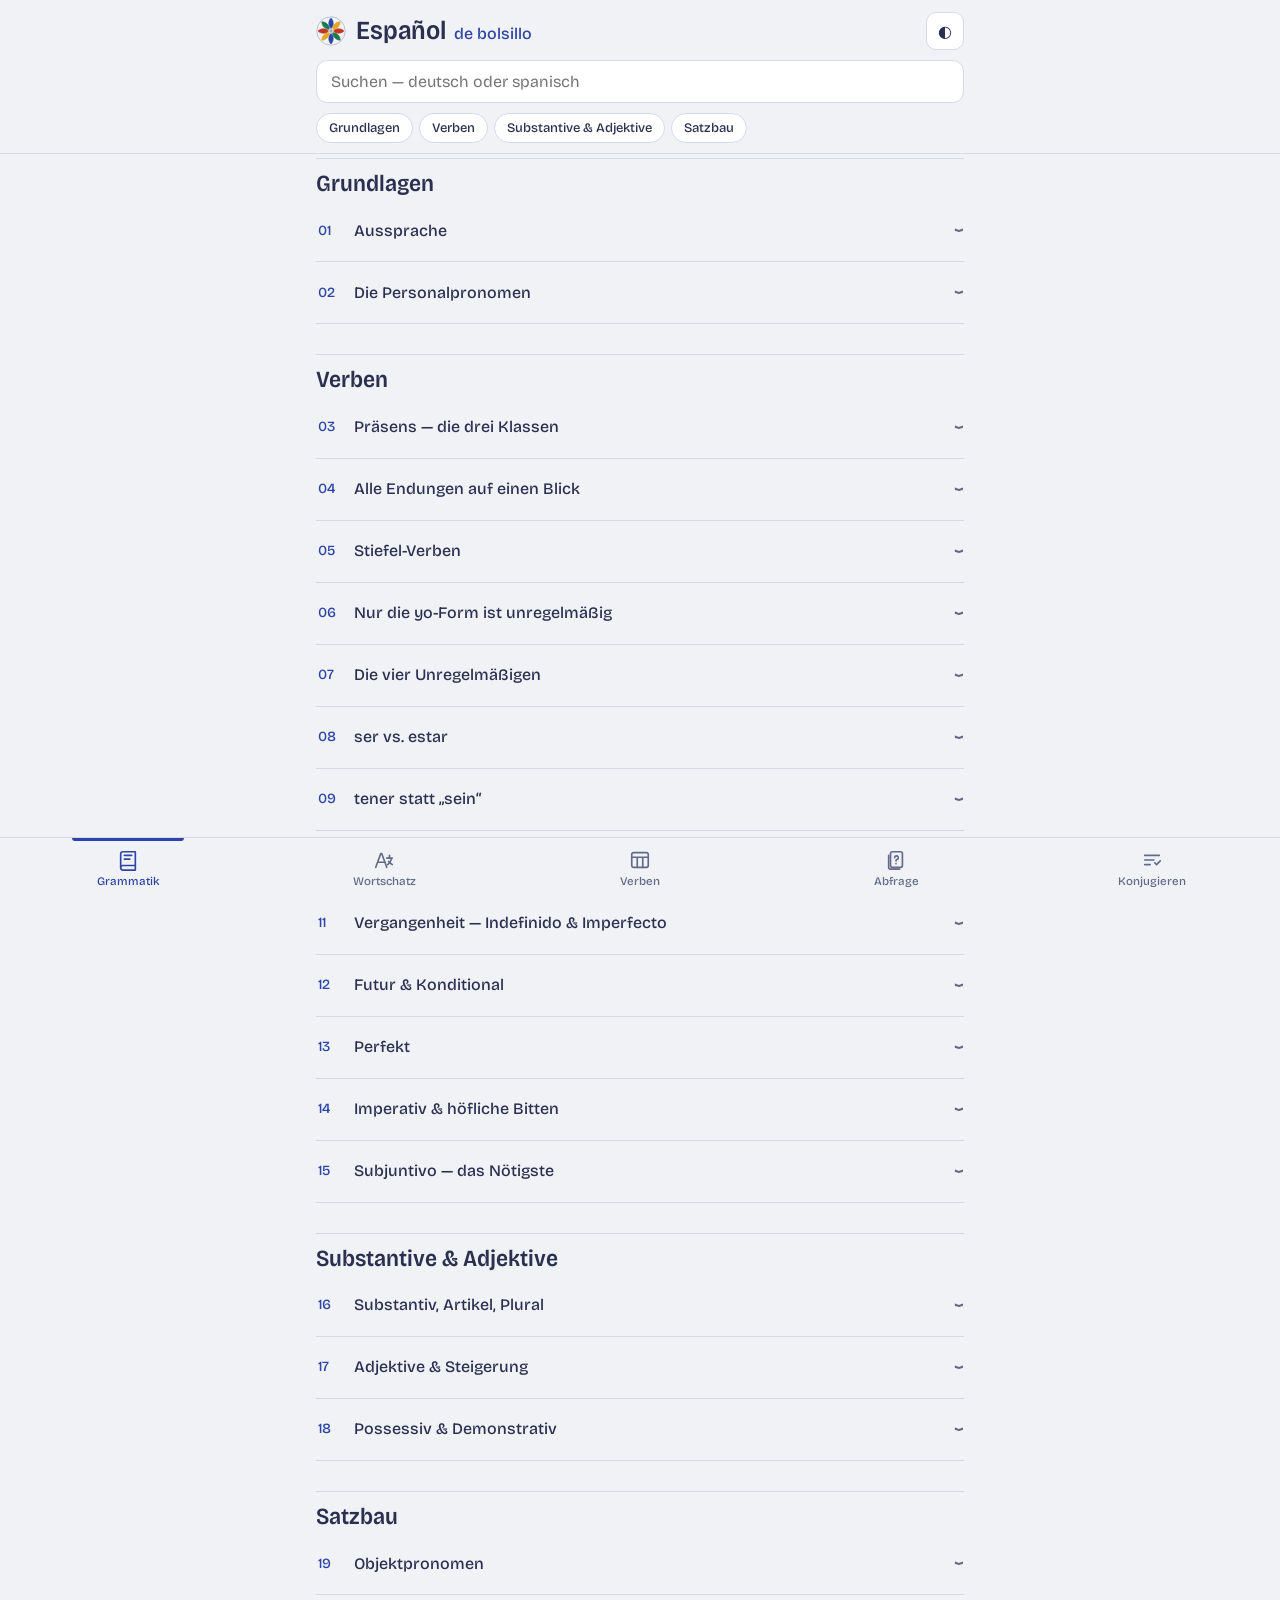
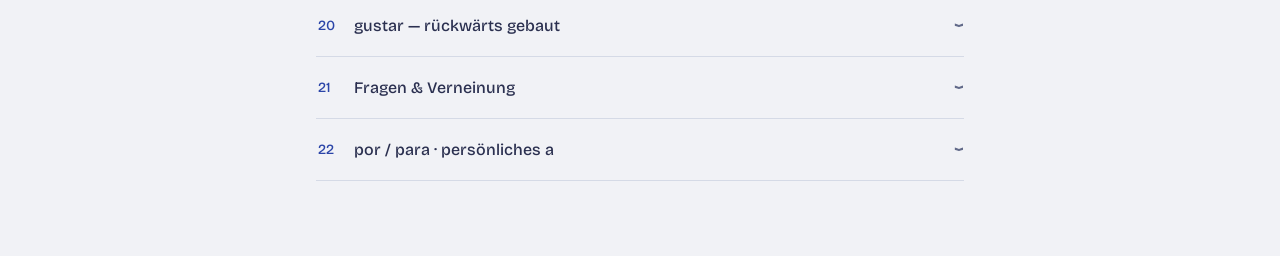
==== index.html @ b93d142e "Gestaltung dezenter: weichere Farben, leichtere Schrift, dünnere Linien Schrift und Hintergrund mit " ====
<!DOCTYPE html>
<html lang="de">
<head>
<meta charset="utf-8">
<meta name="viewport" content="width=device-width, initial-scale=1, viewport-fit=cover">
<title>Español de bolsillo</title>
<link rel="manifest" href="manifest.webmanifest">
<meta name="theme-color" content="#12163A">
<meta name="apple-mobile-web-app-capable" content="yes">
<meta name="apple-mobile-web-app-status-bar-style" content="black-translucent">
<meta name="apple-mobile-web-app-title" content="Español">
<link rel="apple-touch-icon" href="icon-180.png">
<link rel="stylesheet" href="style.css">
</head>
<body>

<header>
  <div class="wrap">
    <div class="brandrow">
      <span class="mark" id="brandmark"></span>
      <div class="brand">Español <span>de bolsillo</span></div>
      <button class="iconbtn" id="theme" aria-label="Hell/Dunkel umschalten">◐</button>
    </div>
    <div class="searchrow">
      <input type="search" id="q" placeholder="Suchen — deutsch oder spanisch" autocomplete="off" autocorrect="off" spellcheck="false">
      <button id="clear" aria-label="Suche löschen">✕</button>
    </div>
    <div class="jump" id="jump"></div>
  </div>
</header>

<main class="wrap">
  <p class="ttshint" id="ttshint" hidden>Spanische Wörter und Sätze antippen, um sie zu hören.</p>
  <div id="ref"></div>
  <div id="quiz">

    <section class="screen" id="pick">
      <div class="who">
        <button class="whobtn" id="whoBtn"><span class="ava" id="whoAva"></span><span><b id="whoName"></b><small id="whoSub"></small></span></button>
        <div class="peers" id="peers"></div>
      </div>
      <div class="whopanel" id="whoPanel" hidden>
        <div id="whoList"></div>
        <div class="btnrow"><button class="act" id="whoAdd">+ Profil</button><button class="act" id="whoRen">Umbenennen</button><button class="act warn" id="whoDel">Löschen</button></div>
        <p class="shint">Jedes Profil hat eigenen Lernstand, eigene Serie und eigene Einstellungen. Grammatik, Wortschatz und Verbtabellen sind für alle gleich.</p>
      </div>
      <div class="levels" id="levels"></div>
      <div class="lvhint" id="lvhint" hidden><span id="lvhintT"></span><button id="lvhintB"></button></div>
      <div class="hero">
        <div class="kpis">
          <div class="kpi due"><b id="kDue">0</b><span>fällig</span></div>
          <div class="kpi"><b id="kNew">0</b><span>neu für heute</span></div>
          <div class="kpi streak"><b><span class="kflame" id="kFlame"><svg viewBox="0 0 64 80" aria-hidden="true"><defs>
<linearGradient id="kf1" x1="0" y1="1" x2="0" y2="0"><stop offset="0" stop-color="#E4572E"/><stop offset=".55" stop-color="#F28C28"/><stop offset="1" stop-color="#FFC247"/></linearGradient>
<linearGradient id="kf2" x1="0" y1="1" x2="0" y2="0"><stop offset="0" stop-color="#FFB02E"/><stop offset="1" stop-color="#FFF1A8"/></linearGradient></defs>
<path class="fo" fill="url(#kf1)" d="M32 2c3 12 16 20 20 33 5 16-5 38-20 43C17 73 7 58 10 43c2-10 9-15 12-24 2 7 6 10 8 12 3-10 0-19 2-29z"/>
<path class="fi" fill="url(#kf2)" d="M32 36c2 7 10 12 11 20 2 10-4 19-11 20-7-1-13-9-11-18 1-6 6-8 7-13 2 3 3 5 4 5 1-5-1-9 0-14z"/></svg></span><span id="kStreak">0</span></b><span id="kStreakL">Tage in Folge</span></div>
        </div>
        <button class="today" id="todayBtn"></button>
        <div class="goal"><div class="track"><div class="fill" id="goalFill"></div></div><span id="goalTxt"></span></div>
        <p class="plannote" id="planNote" hidden></p>
        <div class="sbar" id="ovbar"></div>
        <div class="legend2">
          <span><i style="background:var(--rule)"></i>Neu</span>
          <span><i style="background:var(--saf)"></i>Lernphase</span>
          <span><i style="background:var(--pri)"></i>Gefestigt</span>
          <span><i style="background:var(--ok)"></i>Sicher</span>
          <span style="margin-left:auto" id="ovleft"></span>
        </div>
        <div class="week" id="week"></div>
        <div class="forecast"><span>Morgen fällig: <b id="fc1">0</b></span><span>Nächste 7 Tage: <b id="fc7">0</b></span></div>
      </div>
      <details class="statsd" id="stats">
        <summary><svg viewBox="0 0 24 24" aria-hidden="true"><path d="M4 20V10M10 20V4M16 20v-7M22 20H2"/></svg>Lernstatistik</summary>
        <div class="sbody" id="statsBody"></div>
      </details>
      <details class="settings">
        <summary><svg viewBox="0 0 24 24" aria-hidden="true"><path d="M4 6h10M18 6h2M4 12h2M10 12h10M4 18h12M20 18h0"/><circle cx="16" cy="6" r="2"/><circle cx="8" cy="12" r="2"/><circle cx="18" cy="18" r="2"/></svg>Einstellungen</summary>
        <div class="setrow"><span class="seglabel">Karten pro Runde</span>
          <div class="seg" id="seg"><button data-n="5">5</button><button data-n="10">10</button><button data-n="20">20</button></div></div>
        <div class="setrow"><span class="seglabel">Lernzeit pro Tag</span>
          <div class="seg" id="segmin"><button data-n="5">5</button><button data-n="10">10</button><button data-n="15">15</button><button data-n="20">20</button><button data-n="30">30</button></div></div>
        <div class="setrow"><span class="seglabel">Neue Karten höchstens</span>
          <div class="seg" id="segnew"><button data-n="0">0</button><button data-n="5">5</button><button data-n="10">10</button><button data-n="20">20</button></div></div>
        <p class="shint" id="planHint"></p>
        <div class="setrow"><span class="seglabel">Zielretention</span>
          <div class="seg" id="segret"><button data-r="0.85">85%</button><button data-r="0.9">90%</button><button data-r="0.95">95%</button></div></div>
        <p class="shint" id="retHint"></p>
        <div class="store" id="optBox">
          <h4>Abstände an dich anpassen</h4>
          <div class="strow"><span>Planung mit</span><span id="optStat">–</span></div>
          <p class="shint" id="optHint"></p>
          <label class="toggle">Automatisch neu berechnen <input type="checkbox" id="optAuto" switch></label>
          <div class="btnrow"><button class="act" id="optNow">Jetzt berechnen</button><button class="act" id="optDef">Standardwerte</button></div>
          <p class="shint" id="optMsg" hidden></p>
          <details class="optman"><summary>Parameter von Hand</summary>
            <textarea id="optW" rows="4" spellcheck="false" autocapitalize="off" autocomplete="off"></textarea>
            <button class="act" id="optSet" style="width:100%">Übernehmen</button>
          </details>
        </div>
        <div class="store" id="skipBox">
          <div class="strow"><span>Ausgeblendete Karten</span><span id="skipN">keine</span></div>
          <p class="shint">Karten, bei denen du in der Abfrage „Brauche ich nicht“ gewählt hast. Sie kommen nicht mehr dran und zählen nirgends mit; ihr Lernstand bleibt erhalten.</p>
          <details class="optman" id="skipList" hidden><summary>Anzeigen und zurückholen</summary><ul class="skiplist" id="skipUl"></ul></details>
        </div>
        <div class="setrow"><span class="seglabel">Abfragerichtung</span>
          <div class="seg" id="segdir"><button data-d="auto">Auto</button><button data-d="es">→ ES</button><button data-d="de">→ DE</button><button data-d="mix">Mix</button></div></div>
        <p class="shint" id="dirHint"></p>
        <div class="setrow"><span class="seglabel">Beispielsätze</span>
          <div class="seg" id="segex"><button data-x="word">Aus</button><button data-x="show">Zeigen</button><button data-x="cloze">Im Satz</button></div></div>
        <p class="shint" id="exHint"></p>
        <div class="store" id="ttsBox" style="margin-top:4px">
          <div class="strow"><span>Sprachausgabe</span><span id="ttsStat">–</span></div>
          <button class="act" id="ttsTest" style="width:100%">Aussprache testen</button>
          <p class="shint">Kein Ton? 1. Stummschalter an der Seite des iPhones — die Sprachausgabe folgt ihm. 2. Lautstärke hoch. 3. Unter Einstellungen → Bedienungshilfen → Gesprochene Inhalte → Stimmen → Spanisch eine Stimme laden.</p>
        </div>
        <label class="toggle" id="autoRow">Spanisch automatisch vorlesen <input type="checkbox" id="autoSpeak" switch></label>
        <div class="store">
          <h4>Speichern</h4>
          <div class="strow"><span>Gerätespeicher</span><span id="stPersist">–</span></div>
          <div class="strow"><span>Cloud-Sync</span><span id="syStat">aus</span></div>
          <div id="syOffBox">
            <input type="password" id="syToken" placeholder="GitHub-Token mit Gist-Recht" autocomplete="off">
            <button class="act pri" id="syConnect" style="width:100%">Mit GitHub verbinden</button>
            <p class="shint">Legt ein geheimes Gist „espanol-lernstand.json" an und gleicht danach automatisch ab — beim Öffnen und nach jeder Runde. Auf einem zweiten Gerät denselben Token eingeben.</p>
          </div>
          <div id="syChoose" hidden></div>
          <div id="syOnBox" hidden>
            <div class="btnrow"><button class="act" id="syNow">Jetzt abgleichen</button><button class="act warn" id="syOff">Trennen</button></div>
          </div>
          <div id="diagBox" hidden>
            <div class="strow" style="margin-top:10px"><span>Lernpartner in der Cloud</span><span id="diagN"></span></div>
            <div id="diagList"></div>
          </div>
          <div class="strow" style="margin-top:10px"><span>Wiederherstellungspunkte</span><span id="snapN"></span></div>
          <select id="snapSel"></select>
          <button class="act" id="snapGo" style="width:100%">Auf diesen Stand zurücksetzen</button>
        </div>
        <p class="ver" id="verInfo"></p>
        <div class="backup">
          <div class="bkinfo"><b>Lernstand als Datei</b><span id="bkLast"></span></div>
          <div class="btnrow"><button class="act" id="bkOut">Sichern</button><button class="act" id="bkIn">Wiederherstellen</button></div>
          <button class="act" id="logOut" style="width:100%;margin-top:8px">Abfrageprotokoll exportieren (CSV)</button>
          <input type="file" id="bkFile" accept="application/json,.json" hidden>
          <p class="bkmsg" id="bkMsg" hidden></p>
        </div>
      </details>
      <div id="weakslot"></div>
      <div class="kindseg" id="kindseg"></div>
      <div id="decklist"></div>
    </section>

    <section class="screen" id="play" hidden>
      <div class="playtop">
        <button class="back" id="back">‹ Themen</button>
        <div class="pdeck" id="pdeck"></div>
      </div>
      <div class="qtop">
        <div class="track"><div class="fill" id="fill"></div></div>
        <div class="qcount" id="qcount"></div>
      </div>
      <div class="qcard" id="card">
        <div class="chips">
          <span class="qchip" id="qchip"></span>
          <span class="qchip stagechip" id="qstage"></span>
          <span class="qchip redo" id="qredo" hidden>Wiederholung</span>
          <span class="qchip leech" id="qleech" hidden>Problemkarte</span>
          <button class="spk" id="qspk" aria-label="Anhören" hidden><svg viewBox="0 0 24 24" fill="none" stroke="currentColor" stroke-width="2" stroke-linecap="round" stroke-linejoin="round"><path d="M11 5 6 9H3v6h3l5 4z"/><path d="M15.5 8.5a5 5 0 0 1 0 7M18.5 5.5a9 9 0 0 1 0 13"/></svg></button>
        </div>
        <div class="qprompt" id="qprompt"></div>
        <div class="qex qcloze" id="qpex" hidden></div>
        <div class="qtap" id="qtap">Tippen zum Aufdecken</div>
        <div class="qans" id="qans" hidden><div class="txt" id="qanstxt"></div><div class="qex" id="qaex" hidden></div></div>
      </div>
      <div class="judge" id="rowJudge" hidden>
        <button class="act warn" id="again">Nochmal<small id="iv0"></small></button>
        <button class="act mid" id="hard">Knapp<small id="iv1"></small></button>
        <button class="act pri" id="got">Saß<small id="iv2"></small></button>
      </div>
      <button class="skipbtn" id="qskip">Brauche ich nicht</button>
    </section>

    <section class="screen" id="empty" hidden>
      <div class="playtop"><button class="back" id="back2">‹ Themen</button><div class="pdeck" id="edeck"></div></div>
      <div class="emptybox"><b id="etitle"></b><p id="etext"></p></div>
      <div class="stack">
        <button class="act pri" id="extra">Zusatzrunde: weitere Wiederholungen</button>
        <button class="act" id="moreNew">Weitere neue Karten</button>
        <button class="act" id="cram">Freies Üben</button>
      </div>
    </section>

    <section class="screen" id="sum" hidden>
      <div class="sumcard">
        <div class="sumbig" id="sumbig"></div>
        <div class="sumtxt" id="sumtxt"></div>
        <div class="sumstats">
          <div><b id="sToday"></b>heute geübt</div>
          <div><b id="sRate"></b>Wiederholungen richtig</div>
          <div><b id="sLeft"></b>noch heute fällig</div>
          <div><b id="sTomorrow"></b>morgen fällig</div>
        </div>
        <ul class="sumlist" id="sumlist"></ul>
      </div>
      <div class="stack">
        <button class="act pri" id="nextround">Nächste Runde</button>
        <button class="act" id="topick">Anderes Thema</button>
      </div>
    </section>

  </div>
  <section id="vtrain" style="display:none"></section>
</main>

<div id="flame" hidden role="dialog" aria-label="Lernserie">
  <div class="fbox">
    <div class="fbig" id="fbig"><svg viewBox="0 0 64 80" aria-hidden="true"><defs>
<linearGradient id="bf1" x1="0" y1="1" x2="0" y2="0"><stop offset="0" stop-color="#E4572E"/><stop offset=".55" stop-color="#F28C28"/><stop offset="1" stop-color="#FFC247"/></linearGradient>
<linearGradient id="bf2" x1="0" y1="1" x2="0" y2="0"><stop offset="0" stop-color="#FFB02E"/><stop offset="1" stop-color="#FFF1A8"/></linearGradient></defs>
<path class="fo" fill="url(#bf1)" d="M32 2c3 12 16 20 20 33 5 16-5 38-20 43C17 73 7 58 10 43c2-10 9-15 12-24 2 7 6 10 8 12 3-10 0-19 2-29z"/>
<path class="fi" fill="url(#bf2)" d="M32 36c2 7 10 12 11 20 2 10-4 19-11 20-7-1-13-9-11-18 1-6 6-8 7-13 2 3 3 5 4 5 1-5-1-9 0-14z"/></svg></div>
    <div class="fnum" id="fnum"><span id="fn0"></span><span id="fn1"></span></div>
    <div class="flbl" id="flbl">Tage in Folge</div>
    <div class="fmsg" id="fmsg"></div>
    <div class="fweek" id="fweek"></div>
    <button class="act pri" id="fok">Weiter</button>
  </div>
</div>

<nav>
  <button data-tab="gram" aria-selected="true"><svg viewBox="0 0 24 24"><path d="M4 5.5A2.5 2.5 0 0 1 6.5 3H20v15H6.5A2.5 2.5 0 0 0 4 20.5z"/><path d="M4 20.5A2.5 2.5 0 0 0 6.5 23H20v-5"/><path d="M8 7h8M8 11h6"/></svg>Grammatik</button>
  <button data-tab="voc" aria-selected="false"><svg viewBox="0 0 24 24"><path d="M3 20 8.5 5h1L15 20"/><path d="M5.2 14.5h7.6"/><path d="M15 10h6M18 7v3M16 17c2-1.5 3.5-3.5 4-6"/><path d="M17 13.5c.8 1.3 2 2.5 4 3.5"/></svg>Wortschatz</button>
  <button data-tab="verb" aria-selected="false"><svg viewBox="0 0 24 24"><rect x="3" y="4" width="18" height="16" rx="2"/><path d="M3 9h18M9 9v11M15 9v11"/></svg>Verben</button>
  <button data-tab="quiz" aria-selected="false"><svg viewBox="0 0 24 24"><rect x="6" y="3" width="13" height="17" rx="2"/><path d="M4 7v13a2 2 0 0 0 2 2h10"/><path d="M10.5 9.5a2 2 0 1 1 2.6 1.9c-.6.2-1.1.7-1.1 1.4v.4M12 16h.01"/></svg>Abfrage</button>
  <button data-tab="vt" aria-selected="false"><svg viewBox="0 0 24 24"><path d="M4 7h16M4 12h10M4 17h6"/><path d="m15 15 2 2 4-4"/></svg>Konjugieren</button>
</nav>

<script src="content.js"></script>
<script src="examples.js"></script>
<script src="app.js"></script>
<script src="verbcore.js"></script>
<script src="verbtrainer.js"></script>

</body>
</html>
---- style.css ----
/* Español de bolsillo — Gestaltung „Rueda“
   Farben aus der Carreta (bemaltes Ochsenkarrenrad, Costa Rica): Añil, Bermellón, Azafrán, Selva.
   --gold = Safran als Textfarbe (genug Kontrast), --saf = Safran als Fläche. Schrift: Bricolage Grotesque, variabel
   (Breite 75 % für Überschriften und Verben, 100 % für Text); bei Änderung der Datei in sw.js CACHE hochzählen. */
@font-face{
  font-family:"Bricolage Grotesque";font-style:normal;font-display:swap;
  font-weight:200 800;font-stretch:75% 100%;
  src:url(fonts/bricolage.woff2) format("woff2");
}
:root{
  --font:"Bricolage Grotesque",-apple-system,BlinkMacSystemFont,"Segoe UI",system-ui,sans-serif;
  --bg:#F1F2F6; --card:#FFFFFF; --ink:#2B3050; --soft:#626A89; --rule:#D5DAE6;
  --pri:#2B45A8; --gold:#8A5F00; --saf:#E5A823; --on-saf:#2B3050; --alert:#C2361F; --ok:#1F7A4D;
  --shadow:0 6px 22px rgba(43,48,80,.07);
}
@media (prefers-color-scheme:dark){
  :root{--bg:#12163A; --card:#1B2050; --ink:#D5D9EE; --soft:#9AA3C7; --rule:#2A3166;
        --pri:#8DA2FF; --gold:#F2B83B; --saf:#F2B83B; --on-saf:#12163A; --alert:#FF7A62; --ok:#4FC98B;
        --shadow:none;}
}
html[data-theme=light]{--bg:#F1F2F6;--card:#FFF;--ink:#2B3050;--soft:#626A89;--rule:#D5DAE6;--pri:#2B45A8;--gold:#8A5F00;--saf:#E5A823;--on-saf:#2B3050;--alert:#C2361F;--ok:#1F7A4D;--shadow:0 6px 22px rgba(43,48,80,.07)}
html[data-theme=dark]{--bg:#12163A;--card:#1B2050;--ink:#D5D9EE;--soft:#9AA3C7;--rule:#2A3166;--pri:#8DA2FF;--gold:#F2B83B;--saf:#F2B83B;--on-saf:#12163A;--alert:#FF7A62;--ok:#4FC98B;--shadow:none}

*{box-sizing:border-box;-webkit-tap-highlight-color:transparent}
html,body{margin:0;padding:0}
body{
  background:var(--bg); color:var(--ink);
  font:16px/1.5 var(--font); font-variant-numeric:tabular-nums; -webkit-font-smoothing:antialiased;
  padding-bottom:calc(var(--nav,76px) + 12px);
  overscroll-behavior-y:contain;
}
:focus-visible{outline:2px solid var(--pri);outline-offset:2px}
.wrap{max-width:680px;margin:0 auto;padding:0 16px}

/* ---------- Kopf ---------- */
header{
  position:sticky; top:0; z-index:20; background:var(--bg);
  padding-top:calc(10px + env(safe-area-inset-top));
  border-bottom:1px solid var(--rule);
}
.brandrow{display:flex;align-items:center;gap:10px;padding:2px 0 10px}
.mark{width:30px;height:30px;flex:none;display:block}
.mark .rueda{width:100%;height:100%}
.brand{font:600 26px/1 var(--font);font-stretch:92%;letter-spacing:-.005em;flex:1}
.brand span{color:var(--pri);font-weight:500;font-stretch:100%;font-size:16px;letter-spacing:0;margin-left:2px}
.iconbtn{
  width:38px;height:38px;border:1px solid var(--rule);background:var(--card);
  border-radius:10px;color:var(--ink);font-size:16px;display:grid;place-items:center;cursor:pointer;
}
.searchrow{padding-bottom:10px;position:relative}
input[type=search]{
  width:100%;padding:11px 38px 11px 14px;font:16px var(--font);
  border:1px solid var(--rule);border-radius:11px;background:var(--card);color:var(--ink);
  -webkit-appearance:none;
}
input[type=search]:focus{outline:2px solid var(--pri);outline-offset:-1px}
#clear{
  position:absolute;right:8px;top:6px;width:30px;height:34px;border:0;background:none;
  color:var(--soft);font-size:18px;display:none;cursor:pointer
}

/* ---------- Abschnitte: Zeilen mit Linie statt Karten ---------- */
main{padding-top:14px}
.parthead{
  font:600 23px/1.1 var(--font);font-stretch:92%;color:var(--ink);
  margin:30px 0 4px;padding-top:12px;border-top:1px solid var(--rule);
}
.parthead:first-child{margin-top:4px}
details{border-bottom:1px solid var(--rule)}
summary{
  padding:14px 2px;font-weight:500;font-size:16px;cursor:pointer;
  display:flex;align-items:center;gap:12px;list-style:none;
}
summary::-webkit-details-marker{display:none}
summary::after{content:"›";margin-left:auto;color:var(--soft);font-size:22px;transform:rotate(90deg);transition:transform .15s}
details[open]>summary::after{transform:rotate(-90deg)}
details[open]>summary{color:var(--pri)}
.num{font:500 14px/1 var(--font);color:var(--pri);flex:none;min-width:1.7em}
.voc .num{color:var(--gold)}
.verb .num.inf{font:600 24px/1 var(--font);font-stretch:92%;color:var(--ink);min-width:0}
.verb[open]>summary .num.inf{color:var(--pri)}
.vsub{font-size:14px;font-weight:400;color:var(--soft)}
.body{padding:0 2px 18px;font-size:15px}
.body>*:first-child{margin-top:0}
.body p{margin:0 0 10px}

/* ---------- Inhalte ---------- */
table{width:100%;border-collapse:collapse;font-size:15px;margin:0 0 10px}
th,td{text-align:left;padding:6px 8px 6px 0;vertical-align:baseline;border-bottom:1px solid var(--rule)}
th{font-size:12.5px;font-weight:500;color:var(--soft)}
tr:last-child td{border-bottom:0}
td.de,.de{color:var(--soft)}
.mono{font-size:15px;font-weight:500}
.mono b{font-weight:500;background:linear-gradient(transparent 62%,color-mix(in srgb,var(--saf) 55%,transparent) 62%)}   /* weicht vom Muster ab */
.es{font-weight:500;color:var(--pri)}
.gloss{color:var(--soft);font-style:normal;font-weight:400}
ul.phr{list-style:none;margin:0 0 10px;padding:0}
ul.phr li{padding:7px 0;border-bottom:1px solid var(--rule)}
ul.phr li:last-child{border-bottom:0}
.words{line-height:1.9}
.words b{font-weight:500;color:var(--pri)}
.words span{color:var(--soft)}
.note{border-left:3px solid var(--alert);padding:6px 0 6px 12px;margin:12px 0 0;font-size:14px}
.note.t{border-left-color:var(--ok)}
.tag{display:block;font-size:12.5px;font-weight:500;color:var(--alert);margin-bottom:2px}
.note.t .tag{color:var(--ok)}
mark{background:var(--saf);color:var(--on-saf);border-radius:2px;padding:0 1px}

/* ---------- Abfrage ---------- */
#quiz{display:none;padding-top:2px}
.screen[hidden]{display:none}

/* Themenwahl */
.seg{display:inline-flex;border:1px solid var(--rule);border-radius:9px;overflow:hidden;background:var(--card)}
.seg button{white-space:nowrap;border:0;background:none;color:var(--soft);font:500 13.5px/1 var(--font);padding:9px 12px;cursor:pointer}
.seg button[aria-pressed=true]{background:var(--pri);color:var(--bg)}
.seglabel{font-size:12px;color:var(--soft);margin-right:6px}
.deck{
  width:100%;text-align:left;cursor:pointer;display:block;
  background:none;border:0;border-bottom:1px solid var(--rule);border-radius:0;
  padding:12px 2px 11px;margin:0;color:var(--ink);font:inherit;
}
.deck:active{background:color-mix(in srgb,var(--pri) 8%,transparent)}
.drow{display:flex;align-items:baseline;gap:8px}
.dname{font-weight:500;font-size:16px;flex:1}
.deck.hi .dname{color:var(--gold)}
.deck[disabled]{opacity:.45;cursor:default}
.dmeta{font-size:12.5px;color:var(--soft);margin-top:3px}

/* Runde */
.playtop{display:flex;align-items:center;gap:10px;margin-bottom:14px}
.back{background:none;border:0;color:var(--pri);font:500 15px var(--font);padding:6px 2px;cursor:pointer;flex:none}
.pdeck{flex:1;font-size:13px;color:var(--soft);white-space:nowrap;overflow:hidden;text-overflow:ellipsis;text-align:right}
.qtop{display:flex;align-items:center;gap:10px;margin-bottom:14px}
.track{flex:1;height:5px;background:var(--rule);border-radius:3px;overflow:hidden}
.fill{height:100%;width:0;background:var(--pri);border-radius:3px;transition:width .3s ease}
.qcount{font:500 13px/1 var(--font);color:var(--soft);flex:none}
.qcard{
  background:var(--card);border:1px solid var(--rule);border-radius:18px;
  box-shadow:var(--shadow);padding:20px 18px 22px;margin-bottom:14px;
  min-height:220px;display:flex;flex-direction:column;cursor:pointer;
}
.qcard:active{border-color:var(--pri)}
.chips{display:flex;gap:6px;flex-wrap:wrap;align-items:center}
.qchip{font:500 12.5px/1 var(--font);color:var(--pri);border:1px solid var(--pri);border-radius:20px;padding:5px 10px}
.qchip.rev{color:var(--gold);border-color:var(--gold)}
.qchip.redo{color:var(--alert);border-color:var(--alert)}
.qprompt{font:600 28px/1.2 var(--font);font-stretch:92%;padding:22px 0 8px}
.qprompt.esdir{color:var(--pri)}
.qans{margin-top:auto;padding-top:16px;border-top:1px dashed var(--rule)}
.qans[hidden]{display:none}
.qans .txt{font:600 22px/1.35 var(--font);color:var(--pri)}
.qans.dedir .txt{color:var(--ink)}
.qtap{margin-top:auto;padding-top:16px;border-top:1px dashed var(--rule);font-size:13px;color:var(--soft);text-align:center}
.qtap[hidden]{display:none}
.btnrow{display:flex;gap:9px}
.btnrow[hidden]{display:none}
button.act{flex:1;padding:15px 10px;font:500 15px var(--font);border-radius:13px;
  border:1px solid var(--rule);background:var(--card);color:var(--ink);cursor:pointer}
button.pri{background:var(--pri);border-color:var(--pri);color:var(--bg)}
button.warn{color:var(--alert);border-color:var(--alert)}
button.act:active{transform:scale(.98);opacity:.85}
button.act:disabled{opacity:.45;cursor:default}

/* Rundenende */
.sumcard{background:var(--card);border:1px solid var(--rule);border-radius:18px;box-shadow:var(--shadow);
  padding:24px 18px;text-align:center;margin-bottom:14px}
.sumbig{font:600 56px/1 var(--font);font-stretch:92%;color:var(--pri)}
.sumbig span{font-size:26px;color:var(--soft)}
.sumtxt{font-size:14px;color:var(--soft);margin-top:8px}
.sumlist{list-style:none;margin:14px 0 0;padding:0;text-align:left}
.sumlist li{padding:7px 0;border-top:1px solid var(--rule);font-size:14.5px}
.sumlist .es{color:var(--alert)}
.stack{display:flex;flex-direction:column;gap:9px}

/* --- Wiederholungssystem --- */
.today{display:block;width:100%;text-align:left;cursor:pointer;border:0;border-radius:14px;
  background:var(--pri);color:var(--bg);padding:15px 16px;margin:0 0 12px;font:inherit}
.today:active{opacity:.9}
.today b{display:block;font-size:17px}
.today span{font-size:13px;opacity:.9}
.today[disabled]{background:none;color:var(--soft);border:1px solid var(--rule);cursor:default}
.setrow{display:flex;justify-content:space-between;align-items:center;gap:8px;margin:0 0 6px;flex-wrap:wrap}
.sbar{display:flex;height:5px;border-radius:3px;overflow:hidden;background:var(--rule)}
.sbar i{display:block;height:100%}
.sbar .s0{background:var(--rule)} .sbar .s1{background:var(--saf)} .sbar .s2{background:var(--pri)} .sbar .s3{background:var(--ok)}
.legend2{display:flex;gap:12px;flex-wrap:wrap;margin-top:8px;font-size:12px;color:var(--soft)}
.legend2 i{display:inline-block;width:9px;height:9px;border-radius:2px;margin-right:4px;vertical-align:-1px}
.duebadge{font:500 12px/1 var(--font);color:var(--bg);background:var(--pri);border-radius:10px;padding:4px 8px}
.duebadge.none{background:none;color:var(--soft);padding:4px 0}
.deck .sbar{margin-top:8px;height:3px}
button.mid{color:var(--gold);border-color:var(--gold)}
.stagechip{display:inline-flex;align-items:center;gap:6px;color:var(--soft);border-color:var(--rule);padding:3px 10px 3px 4px}
.qchip.leech{color:var(--alert);border-color:var(--alert)}
.emptybox{border:1px solid var(--rule);border-radius:18px;padding:24px 18px;text-align:center;margin-bottom:14px}
.emptybox b{display:block;font:600 22px/1.1 var(--font);font-stretch:92%;margin-bottom:6px}
.emptybox p{font-size:14px;color:var(--soft);margin:0}
.sumstats{display:grid;grid-template-columns:1fr 1fr;gap:8px;margin-top:14px;text-align:left}
.sumstats div{background:var(--bg);border-radius:10px;padding:9px 11px;font-size:12.5px;color:var(--soft)}
.sumstats b{display:block;font:600 22px/1.2 var(--font);font-stretch:92%;color:var(--ink)}

/* ---------- Bedienung ---------- */
/* Sprungmarken */
.jump{display:flex;gap:6px;overflow-x:auto;padding:0 0 10px;scrollbar-width:none;-webkit-overflow-scrolling:touch}
.jump::-webkit-scrollbar{display:none}
.jump button{flex:none;border:1px solid var(--rule);background:var(--card);color:var(--ink);
  font:500 13px var(--font);border-radius:16px;padding:6px 12px;cursor:pointer;white-space:nowrap}
.jump button:active{background:var(--pri);color:var(--bg)}
.jump[hidden]{display:none}
/* Antippen zum Anhören */
body.tts #ref .es, body.tts #ref .words b, body.tts #ref td.mono.say{cursor:pointer;text-decoration:underline dotted var(--rule);text-underline-offset:3px}
.speaking{background:color-mix(in srgb,var(--saf) 35%,transparent);border-radius:3px;transition:background .2s}
.ttshint{font-size:12.5px;color:var(--soft);margin:0 0 10px}
.ttshint[hidden]{display:none}
/* Startseite der Abfrage */
.hero{padding:6px 0 12px;margin:0 0 6px;border-bottom:1px solid var(--rule)}
.kpis{display:grid;grid-template-columns:repeat(3,1fr);gap:6px;margin-bottom:14px}
.kpi b{display:block;font:600 40px/1 var(--font);font-stretch:92%;color:var(--ink)}
.kpi span{font-size:12.5px;color:var(--soft)}
.kpi.due b{color:var(--pri)} .kpi.streak b{color:var(--gold)}
.hero .today{margin:0 0 12px;text-align:center}
.hero .today b{font-size:17px}
.week{display:flex;gap:4px;align-items:flex-end;height:30px;margin:10px 0 2px}
.week div{flex:1;display:flex;flex-direction:column;align-items:center;gap:3px;height:100%;justify-content:flex-end}
.week i{display:block;width:100%;border-radius:3px 3px 1px 1px;background:var(--pri);min-height:3px;opacity:.9}
.week i.zero{background:var(--rule)}
.week span{font-size:10px;color:var(--soft);line-height:1}
.week div.now span{color:var(--ink);font-weight:500}
.statsd,details.settings{margin:0}
.statsd summary,details.settings summary{padding:16px 2px;font:600 21px/1.1 var(--font);font-stretch:92%;color:var(--ink)}
.statsd summary svg,details.settings summary svg{width:22px;height:22px;flex:none;fill:none;stroke:var(--pri);stroke-width:1.8;stroke-linecap:round;stroke-linejoin:round}
details.settings>:not(summary){margin-left:2px;margin-right:2px}
details.settings>:last-child{margin-bottom:14px}
.statsd .sbody{padding:0 2px 14px}
.statsd h4{margin:18px 0 6px;font-size:14px;font-weight:500;color:var(--ink)}
.statsd h4 small{font-weight:400;color:var(--soft);margin-left:4px}
.st-k{display:grid;grid-template-columns:repeat(3,1fr);gap:10px 6px}
.st-k b{display:block;font:600 26px/1.1 var(--font);font-stretch:92%}
.st-k span{font-size:12px;color:var(--soft)}
.st-heat{display:grid;grid-auto-flow:column;grid-template-rows:repeat(7,1fr);gap:3px}
.st-heat i{aspect-ratio:1;border-radius:3px;background:var(--rule);display:block}
.st-heat i.f{background:none}
.st-heat i.l1{background:var(--pri);opacity:.3} .st-heat i.l2{background:var(--pri);opacity:.55}
.st-heat i.l3{background:var(--pri);opacity:.8} .st-heat i.l4{background:var(--pri)}
.st-lv{margin:8px 0 0;font-size:12.5px}
.st-lv>div:first-child{display:flex;justify-content:space-between;gap:8px;flex-wrap:wrap;color:var(--soft);margin-bottom:3px}
.st-lv b{color:var(--ink)}
.st-lv .sbar{height:7px}
.st-bars{display:flex;gap:3px;align-items:flex-end;height:84px}
.st-bars div{flex:1;display:flex;flex-direction:column;align-items:center;justify-content:flex-end;height:100%;gap:2px;min-width:0}
.st-bars i{display:block;width:100%;background:var(--pri);border-radius:3px 3px 1px 1px;min-height:2px}
.st-bars i.none{background:var(--rule)} .st-bars i.now{background:var(--saf)}
.st-bars em{font:500 10px/1 var(--font);font-style:normal;color:var(--soft)}
.st-bars span{font-size:10px;color:var(--soft);line-height:1}
.st-note{font-size:12.5px;color:var(--soft);line-height:1.45;margin:6px 0 0}
.st-note b{color:var(--ink)}
.st-g svg{display:block;width:100%;height:auto;overflow:visible}
.st-g .gb{fill:var(--pri);opacity:.35} .st-g .gc{fill:none;stroke:var(--saf);stroke-width:2}
.st-g .gs{fill:var(--saf);opacity:.14} .st-g .gt{stroke:var(--alert);stroke-width:1.5;stroke-dasharray:3 3}
.st-g .gm{stroke:var(--saf);stroke-width:1;stroke-dasharray:2 3}
.st-g text{font:10px var(--font);fill:var(--soft)}
details.settings .setrow{padding:4px 2px}
.toggle{display:flex;align-items:center;justify-content:space-between;padding:7px 2px;font-size:14px;color:var(--soft)}
.toggle input{width:42px;height:24px;accent-color:var(--pri)}
.kindseg{display:flex;background:var(--card);border:1px solid var(--rule);border-radius:11px;padding:3px;margin:14px 0 10px}
.kindseg button{flex:1;white-space:nowrap;border:0;background:none;color:var(--soft);font:500 13.5px var(--font);padding:8px 4px;border-radius:8px;cursor:pointer}
.kindseg button[aria-pressed=true]{background:var(--pri);color:var(--bg)}
.kindseg em{font-style:normal;font-weight:400;opacity:.8;font-size:12px}
.deck{padding:11px 2px 10px}
.deck .dname{font-size:15.5px}
/* Karte */
.qcard.enter{animation:cardIn .22s ease-out}
@keyframes cardIn{from{opacity:.3;transform:translateY(8px)}to{opacity:1;transform:none}}
.spk{margin-left:auto;width:38px;height:38px;border-radius:50%;border:1px solid var(--rule);background:var(--bg);
  color:var(--pri);display:grid;place-items:center;cursor:pointer;flex:none}
.spk:active{background:var(--pri);color:var(--bg)}
.spk[disabled]{opacity:.3;cursor:default}
.spk[hidden]{display:none}
.spk svg{width:18px;height:18px}
.judge{display:flex;gap:9px}
.judge[hidden]{display:none}
.judge button{flex:1;display:flex;flex-direction:column;align-items:center;gap:2px;padding:11px 4px}
.judge small{font:500 11.5px/1 var(--font);opacity:.8}
/* Navigation */
nav button svg{width:22px;height:22px;stroke:currentColor;fill:none;stroke-width:1.8;stroke-linecap:round;stroke-linejoin:round}
nav button{position:relative;gap:4px;padding-top:9px}
nav button[aria-selected=true]::before{content:"";position:absolute;top:0;left:28%;right:28%;height:3px;border-radius:0 0 3px 3px;background:var(--pri)}

/* ---------- Lernstufen ---------- */
.levels{display:grid;grid-template-columns:repeat(3,1fr);gap:8px;margin:0 0 12px}
.lvl{border:1px solid var(--rule);background:none;border-radius:12px;padding:10px 10px 9px;text-align:left;
  color:var(--ink);cursor:pointer;font:inherit;min-width:0}
.lvl b{display:block;font:600 16px/1.1 var(--font);font-stretch:92%;white-space:nowrap;overflow:hidden;text-overflow:ellipsis}
.lvl small{display:block;font-size:11.5px;color:var(--soft);margin-top:1px;white-space:nowrap;overflow:hidden;text-overflow:ellipsis}
.lvl .sbar{margin-top:7px;height:4px}
.lvl .lnum{display:flex;flex-direction:column;gap:3px;margin-top:6px;font:500 11px/1 var(--font);color:var(--soft)}
.lvl .lnum em{font-style:normal;color:var(--pri)}
.lvl[aria-pressed=true]{border-color:var(--pri);box-shadow:inset 0 0 0 1.5px var(--pri)}
.lvhint{display:flex;gap:10px;align-items:center;justify-content:space-between;border:1px dashed var(--gold);
  border-radius:12px;padding:9px 12px;margin:0 0 12px;font-size:13.5px}
.lvhint[hidden]{display:none}
.lvhint button{border:0;background:var(--saf);color:var(--on-saf);font:500 13px var(--font);border-radius:8px;padding:8px 11px;cursor:pointer;flex:none}
.forecast{display:flex;justify-content:space-between;font-size:12.5px;color:var(--soft);margin-top:8px;padding-top:8px;border-top:1px solid var(--rule)}
.forecast b{color:var(--ink)}
.kindseg[hidden]{display:none}

/* ---------- Sicherung ---------- */
.backup{border-top:1px solid var(--rule);margin-top:8px;padding:10px 2px 4px}
.bkinfo{display:flex;justify-content:space-between;align-items:baseline;margin-bottom:8px;font-size:14px}
.bkinfo span{color:var(--soft);font-size:12.5px}
.bkinfo span.warn{color:var(--alert)}
.backup .act{padding:10px;font-size:14px}
.bkmsg{font-size:13px;margin:8px 0 0;color:var(--ok)}
.bkmsg.err{color:var(--alert)}
details.settings.nudge summary{color:var(--alert)}

/* ---------- Speichern ---------- */
.store{border-top:1px solid var(--rule);margin-top:8px;padding:10px 2px 4px}
.store h4{margin:0 0 8px;font-size:14px}
.strow{display:flex;justify-content:space-between;align-items:baseline;gap:8px;font-size:13px;padding:3px 0}
.strow span:first-child{color:var(--soft)}
.strow .ok{color:var(--ok)} .strow .warn{color:var(--alert)}
.store input[type=password]{width:100%;padding:10px 12px;font:14px var(--font);border:1px solid var(--rule);border-radius:10px;background:var(--card);color:var(--ink);margin:6px 0}
.store select{width:100%;padding:9px 10px;font:14px var(--font);border:1px solid var(--rule);border-radius:10px;background:var(--card);color:var(--ink);margin:4px 0 6px}
.store .act{padding:10px;font-size:14px}
.store .btnrow{margin-top:4px}
.shint{font-size:12.5px;color:var(--soft);margin:6px 0 2px;line-height:1.45}
.store [hidden]{display:none!important}

/* ---------- Lernende ---------- */
.who{display:flex;align-items:center;gap:8px;margin:0 0 10px;min-height:40px}
.whobtn{display:flex;align-items:center;gap:9px;background:none;border:0;padding:3px 2px;cursor:pointer;color:var(--ink);font:inherit;text-align:left;flex:none}
.ava{width:34px;height:34px;border-radius:50%;background:var(--pri);color:var(--bg);display:grid;place-items:center;font-weight:500;font-size:15px;flex:none}
.whobtn b{display:block;font-size:15px;line-height:1.2}
.whobtn small{display:block;font-size:12px;color:var(--soft)}
.peers{display:flex;gap:6px;margin-left:auto;overflow-x:auto;scrollbar-width:none;min-width:0}
.peers::-webkit-scrollbar{display:none}
.peer{display:flex;align-items:center;gap:6px;flex:none;border:1px solid var(--rule);border-radius:20px;padding:3px 11px 3px 3px;font-size:13px;font-weight:500;white-space:nowrap;color:var(--ink)}
.peer .ava{width:26px;height:26px;font-size:12px;background:var(--saf);color:var(--on-saf)}
.peer .pf{width:13px;height:16px;display:inline-block;filter:grayscale(1) opacity(.35)}
.peer .pf.on{filter:none}
.peer .pf svg{width:100%;height:100%}
.peer b{font-size:15px;line-height:1}
.peer .pt{display:flex;flex-direction:column;line-height:1.2}
.peer small{color:var(--soft);font-size:11px;font-weight:400}
.whopanel{background:var(--card);border:1px solid var(--rule);border-radius:14px;padding:10px 12px;margin:0 0 12px;box-shadow:var(--shadow)}
.whopanel[hidden]{display:none}
.prow{display:flex;align-items:center;gap:10px;width:100%;background:none;border:0;border-bottom:1px solid var(--rule);padding:8px 2px;cursor:pointer;color:var(--ink);font:inherit;text-align:left}
.prow .ava{width:28px;height:28px;font-size:13px}
.prow.cur .ava{box-shadow:0 0 0 2px var(--card),0 0 0 4px var(--pri)}
.prow span{flex:1}
.prow small{color:var(--soft);font-size:12px}
.whopanel .btnrow{margin-top:10px}
.whopanel .act{padding:10px 6px;font-size:13.5px}
#syChoose{display:flex;flex-direction:column;gap:7px;margin-top:6px}
#syChoose[hidden]{display:none}
#syChoose .act{padding:11px;font-size:14px;text-align:left}
#syChoose .act small{color:var(--soft);font-weight:400}

/* ---------- Diagnose ---------- */
.drow2{display:flex;align-items:center;gap:8px;padding:6px 0;border-bottom:1px solid var(--rule);font-size:13px}
.drow2 .ava{width:24px;height:24px;font-size:11px;background:var(--saf);color:var(--on-saf)}
.drow2.me .ava{background:var(--pri);color:var(--bg)}
.drow2 .dn{flex:1;min-width:0}
.drow2 .dn b{display:block;font-size:13.5px}
.drow2 .dn small{display:block;color:var(--soft);white-space:nowrap;overflow:hidden;text-overflow:ellipsis}
.drow2 .tag2{font-size:12px;color:var(--ok);white-space:nowrap}
.drow2 .tag2.off{color:var(--soft)}
.drow2 button{border:1px solid var(--alert);color:var(--alert);background:none;border-radius:8px;font:12px var(--font);padding:5px 8px;cursor:pointer}
.ver{font-size:11.5px;color:var(--soft);margin:10px 2px 0}

/* ---------- Tagesplan ---------- */
.goal{display:flex;align-items:center;gap:10px;margin:-4px 0 10px}
.goal .track{height:6px}
.goal span{font:500 12px/1 var(--font);color:var(--soft);white-space:nowrap}
.goal.done .fill{background:var(--ok)}
.plannote{font-size:12.5px;color:var(--soft);margin:-4px 0 10px;padding:7px 10px;background:color-mix(in srgb,var(--pri) 7%,transparent);border-radius:8px}
.plannote[hidden]{display:none}

/* ---------- Flamme ---------- */
.kpi.streak b{display:flex;align-items:center;gap:4px}
.kflame{width:20px;height:25px;display:inline-block;filter:grayscale(1) opacity(.35);transition:filter .3s}
.kflame.on{filter:none}
.kflame svg{width:100%;height:100%}
#flame{position:fixed;inset:0;z-index:50;display:flex;align-items:center;justify-content:center;
  background:color-mix(in srgb,var(--bg) 88%,transparent);-webkit-backdrop-filter:blur(8px);backdrop-filter:blur(8px);
  padding:calc(24px + env(safe-area-inset-top)) 24px calc(24px + env(safe-area-inset-bottom));animation:fadeIn .25s ease-out}
#flame[hidden]{display:none}
.fbox{text-align:center;max-width:340px;width:100%}
.fbig{width:130px;height:162px;margin:0 auto 4px;position:relative;animation:rise .6s cubic-bezier(.2,1.4,.4,1) both}
.fbig svg{width:100%;height:100%;overflow:visible;filter:drop-shadow(0 8px 22px rgba(242,140,40,.45))}
.fbig .fo{transform-origin:50% 100%;animation:flicker 1.6s ease-in-out infinite}
.fbig .fi{transform-origin:50% 100%;animation:flicker 1.1s ease-in-out infinite reverse}
.spark{position:absolute;left:50%;top:55%;width:7px;height:7px;border-radius:50%;background:#FFC247;opacity:0;animation:spark 1.1s ease-out .35s both}
.fnum{font:600 72px/1 var(--font);font-stretch:92%;color:#F28C28;height:74px;overflow:hidden;position:relative}
.fnum span{display:block;transition:transform .45s cubic-bezier(.3,1.5,.5,1)}
.fnum.up span{transform:translateY(-74px)}
.flbl{font:600 22px/1.1 var(--font);font-stretch:92%;margin-top:6px}
.fmsg{font-size:14.5px;color:var(--soft);margin:8px 0 18px;min-height:20px}
.fweek{display:flex;justify-content:space-between;background:var(--card);border:1px solid var(--rule);border-radius:14px;padding:12px 10px;margin-bottom:18px}
.fweek div{display:flex;flex-direction:column;align-items:center;gap:6px;flex:1}
.fweek span{font-size:11.5px;color:var(--soft);font-weight:500}
.fweek i{width:26px;height:26px;border-radius:50%;background:var(--rule);display:grid;place-items:center}
.fweek i svg{width:14px;height:17px}
.fweek i.on{background:#FFE3BF}
.fweek div.now span{color:#E4572E}
.fweek div.now i.on{animation:pop .5s .9s cubic-bezier(.3,1.8,.5,1) both;box-shadow:0 0 0 2px #F28C28}
#flame .act{width:100%}
@keyframes flicker{0%,100%{transform:scale(1,1) skewX(0)}25%{transform:scale(.97,1.04) skewX(1.5deg)}50%{transform:scale(1.02,.97) skewX(-1deg)}75%{transform:scale(.99,1.03) skewX(1deg)}}
@keyframes rise{from{transform:translateY(40px) scale(.3);opacity:0}to{transform:none;opacity:1}}
@keyframes spark{0%{opacity:1;transform:translate(-50%,0) scale(1)}100%{opacity:0;transform:translate(var(--dx),var(--dy)) scale(.3)}}
@keyframes pop{0%{transform:scale(.4)}100%{transform:scale(1)}}
@keyframes fadeIn{from{opacity:0}to{opacity:1}}
@media (prefers-reduced-motion:reduce){
  #flame,.fbig,.fbig .fo,.fbig .fi,.spark,.fweek div.now i.on{animation:none!important}
  .fnum span{transition:none}
}

/* ---------- Tableiste ---------- */
nav{
  position:fixed;left:0;right:0;bottom:0;z-index:30;
  background:var(--bg);border-top:1px solid var(--rule);
  padding-bottom:env(safe-area-inset-bottom);
  display:flex;
}
nav button{
  flex:1;padding:11px 4px 12px;border:0;background:none;color:var(--soft);
  font:500 11.5px var(--font);cursor:pointer;
  display:flex;flex-direction:column;align-items:center;gap:3px;
}
nav button b{font-size:17px;font-weight:500;line-height:1}
nav button[aria-selected=true]{color:var(--pri)}
.empty{text-align:center;color:var(--soft);padding:40px 20px;font-size:15px}

.tip{position:fixed;left:50%;bottom:calc(var(--nav,76px) + 8px);transform:translateX(-50%);max-width:88vw;background:var(--ink);color:var(--bg);padding:8px 14px;border-radius:12px;font-size:13px;font-weight:500;z-index:60;box-shadow:0 4px 14px rgba(0,0,0,.3)}
.tip[hidden]{display:none}
.upd{position:fixed;left:12px;right:12px;bottom:calc(var(--nav,76px) + 8px);display:flex;align-items:center;justify-content:space-between;gap:10px;background:var(--card);color:var(--ink);border:1px solid var(--pri);padding:10px 12px 10px 14px;border-radius:14px;font-size:14px;font-weight:500;z-index:60;box-shadow:0 4px 14px rgba(0,0,0,.3)}
.upd button{background:var(--pri);color:var(--bg);border:0;border-radius:10px;padding:8px 12px;font:500 14px var(--font);cursor:pointer}
.kflame.risk{filter:none;animation:fpulse 1.6s ease-in-out infinite}
@keyframes fpulse{0%,100%{transform:scale(1)}50%{transform:scale(1.18)}}
@media (prefers-reduced-motion:reduce){.kflame.risk{animation:none}}

/* ---------- Eigene Parameter ---------- */
#optBox{margin-top:6px}
#optBox .toggle{padding:6px 2px 2px}
details.settings details.optman{margin:8px 0 0;background:none;border:0;border-radius:0;box-shadow:none;overflow:visible}
details.settings details.optman>summary{padding:4px 2px;font:500 13px var(--font);color:var(--soft)}
details.settings details.optman>summary::after{font-size:16px}
.optman textarea{width:100%;font:13px/1.45 ui-monospace,Menlo,monospace;padding:8px 10px;border:1px solid var(--rule);border-radius:10px;background:var(--card);color:var(--ink);margin:6px 0;resize:vertical}
#optMsg.err{color:var(--alert)}

/* ---------- Brauche ich nicht ---------- */
.skipbtn{display:block;margin:14px auto 0;padding:8px 14px;background:none;border:0;color:var(--soft);font:inherit;font-size:13.5px;text-decoration:underline;text-underline-offset:3px;cursor:pointer}
.skipbtn:active{opacity:.6}
.skiptoast span{min-width:0;overflow:hidden;text-overflow:ellipsis;white-space:nowrap}
.skiplist{list-style:none;margin:4px 0 0;padding:0;max-height:320px;overflow-y:auto}
.skiplist li{display:flex;align-items:center;gap:8px;padding:7px 2px;border-top:1px solid var(--rule);font-size:14px}
.skiplist li div{flex:1;min-width:0}
.skiplist li b{display:block;font-weight:500}
.skiplist li span{color:var(--soft);font-size:12.5px}
.skiplist li button{flex:none;padding:7px 10px;font-size:13px}

/* ---------- Beispielsätze ---------- */
.qprompt.sent{font-size:20px;line-height:1.4;font-weight:500;font-stretch:100%}
.qex{font-size:16px;line-height:1.45;margin-top:10px;color:var(--ink);font-weight:400}
.qex[hidden]{display:none}
.qex .es{font-weight:500;color:var(--pri)}
.qex .de{display:block;color:var(--soft);font-size:14.5px;margin-top:3px}
.qex .base{display:block;color:var(--soft);font-size:13px;margin-top:4px}
.qcloze{font-size:19px;color:var(--pri);padding-bottom:6px}
.qcloze .gap{display:inline-block;min-width:3.2em;border-bottom:2px solid var(--saf);margin:0 2px;transform:translateY(-3px)}
.qprompt mark,.qex mark,.qans mark{background:none;color:inherit;font-weight:500;text-decoration:underline;text-decoration-color:var(--saf);text-decoration-thickness:3px;text-underline-offset:3px}

/* ---------- Rueda: Rad mit Speichen ---------- */
.rueda{width:1.9em;height:1.9em;flex:none;display:inline-block;vertical-align:middle;overflow:visible}
.rueda .rim{fill:none;stroke:currentColor;stroke-width:2;opacity:.3}
.rueda .hub{fill:currentColor;opacity:.4}
.rueda .p{fill:none;stroke:currentColor;stroke-width:1.6;opacity:.4}
.rueda .p.on{fill:var(--pri);stroke:var(--pri);opacity:1}
.rueda .p.ok{fill:var(--ok);stroke:var(--ok);opacity:1}
.rueda .p.bad{fill:var(--alert);stroke:var(--alert);opacity:1}
.rueda .p.c0{fill:var(--pri);stroke:var(--pri);opacity:1}
.rueda .p.c1{fill:var(--saf);stroke:var(--saf);opacity:1}
.rueda .p.c2{fill:var(--alert);stroke:var(--alert);opacity:1}
.rueda .p.c3{fill:var(--ok);stroke:var(--ok);opacity:1}
.rueda.big{width:84px;height:84px}
.rueda.spin .p{animation:petal .3s ease-out both;animation-delay:calc(var(--i)*110ms)}
@keyframes petal{from{opacity:0;transform:scale(.3)}}
@media (prefers-reduced-motion:reduce){.rueda.spin .p{animation:none}}

/* ---------- Verbtrainer ---------- */
#vtrain{padding-top:14px;padding-bottom:24px}
.vtbox{display:flex;flex-direction:column;gap:12px}
.vtsethead{font:500 14px/1.1 var(--font);color:var(--ink);margin:14px 2px 2px}
details.settings .toggle input[type=number]{width:64px;height:auto;padding:6px 8px;font:16px var(--font);border:1px solid var(--rule);border-radius:8px;background:var(--card);color:var(--ink);text-align:right}
.vttop{display:flex;align-items:center;justify-content:space-between}
.vtcount{font:500 13px/1 var(--font);color:var(--soft)}
.vtcard{display:flex;flex-direction:column;gap:2px}
.vtverb{font:600 46px/1 var(--font);font-stretch:92%;padding-top:12px}
.vtsub{color:var(--soft);font-size:14.5px;margin-bottom:10px}
.vtrow{display:grid;grid-template-columns:112px 1fr;align-items:center;column-gap:10px;padding:5px 0}
.vtrow label{font-size:13.5px;color:var(--soft)}
.vtrow input{font:17px var(--font);width:100%;box-sizing:border-box;padding:9px 10px;border:1px solid var(--rule);border-radius:10px;background:var(--bg);color:var(--ink)}
.vtrow input:focus{outline:2px solid var(--pri);outline-offset:-1px}
.vtrow.ok input{border-color:var(--ok);color:var(--ok)}
.vtrow.bad input{border-color:var(--alert);color:var(--alert);text-decoration:line-through}
.vtsol{grid-column:2;font-size:16.5px;color:var(--pri);padding-top:3px}
.vtacc{font-size:12.5px;color:var(--alert)}
.vtkeys{display:flex;gap:6px;flex-wrap:nowrap;position:sticky;top:var(--hdr,64px);z-index:5;background:var(--card);padding:6px 0 8px}      /* klebt unter der Kopfzeile: auch mit offener Tastatur erreichbar */
.vtkeys button{flex:1;min-width:0;padding:9px 0;font:17px var(--font);border:1px solid var(--rule);border-radius:9px;background:var(--bg);color:var(--ink);cursor:pointer}
.vtres{padding-top:10px;display:flex;align-items:center;gap:14px}
.vtnext{font-size:14px;color:var(--soft)}
.vtbtns{display:flex;gap:9px}
.vtdone{text-align:center;padding:30px 10px;font-size:15px}
.vtdone b{font:600 28px/1.1 var(--font);font-stretch:92%;display:block;margin-bottom:6px}
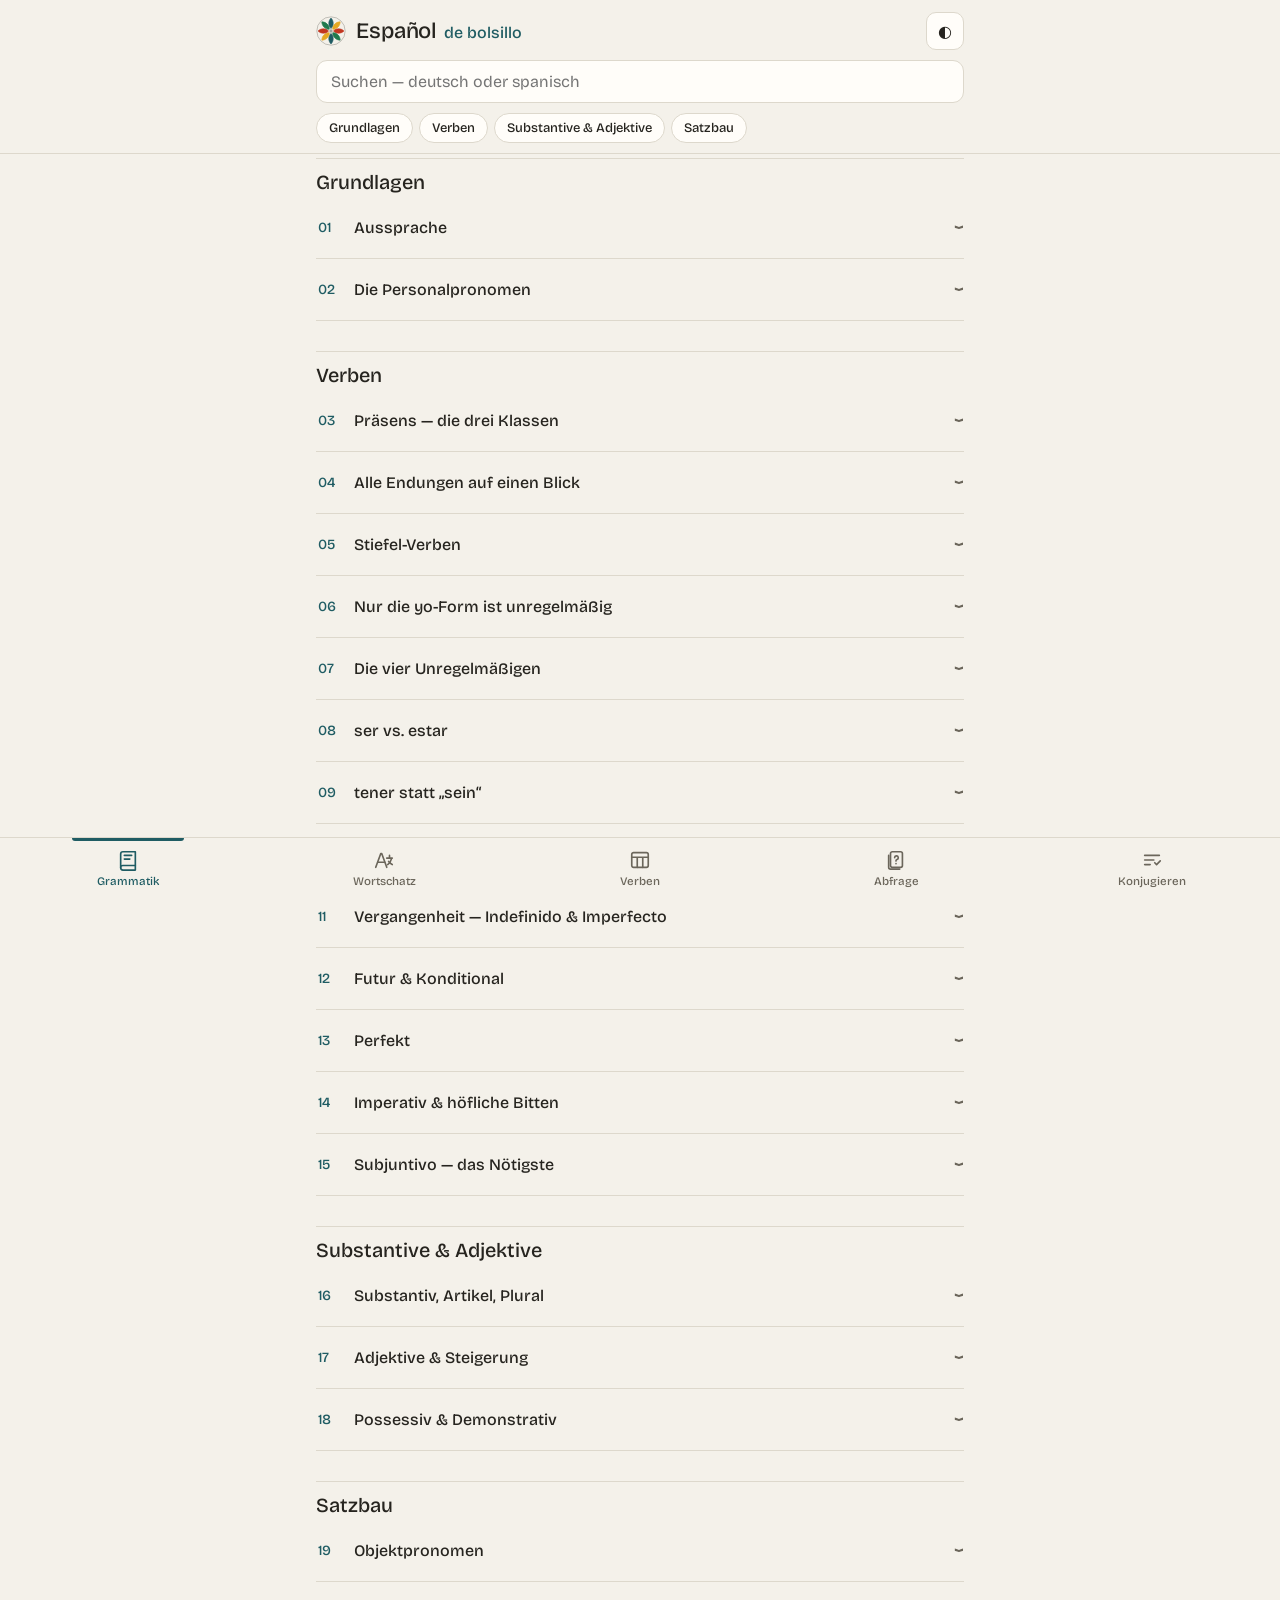
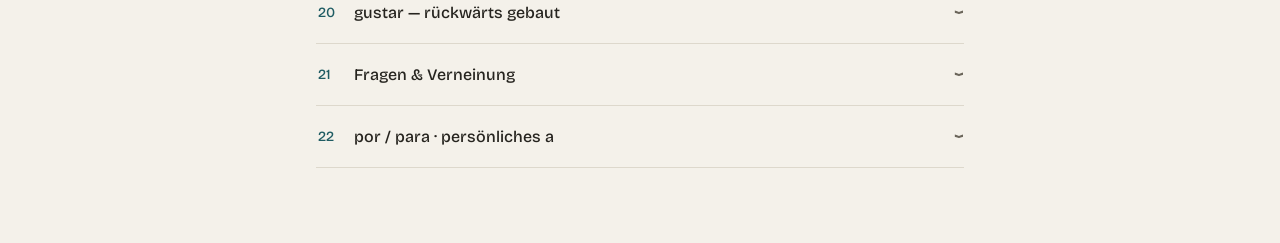
==== commit 1093960d: "Merge feature/redesign-warm" ====
--- a/index.html
+++ b/index.html
@@ -5,7 +5,7 @@
 <meta name="viewport" content="width=device-width, initial-scale=1, viewport-fit=cover">
 <title>Español de bolsillo</title>
 <link rel="manifest" href="manifest.webmanifest">
-<meta name="theme-color" content="#12163A">
+<meta name="theme-color" content="#1A1916">
 <meta name="apple-mobile-web-app-capable" content="yes">
 <meta name="apple-mobile-web-app-status-bar-style" content="black-translucent">
 <meta name="apple-mobile-web-app-title" content="Español">
--- a/style.css
+++ b/style.css
@@ -9,17 +9,17 @@
 }
 :root{
   --font:"Bricolage Grotesque",-apple-system,BlinkMacSystemFont,"Segoe UI",system-ui,sans-serif;
-  --bg:#F1F2F6; --card:#FFFFFF; --ink:#2B3050; --soft:#626A89; --rule:#D5DAE6;
-  --pri:#2B45A8; --gold:#8A5F00; --saf:#E5A823; --on-saf:#2B3050; --alert:#C2361F; --ok:#1F7A4D;
-  --shadow:0 6px 22px rgba(43,48,80,.07);
+  --bg:#F4F1EA; --card:#FFFDF9; --ink:#26241F; --soft:#6B665B; --rule:#DDD8CC;
+  --pri:#1F5C63; --gold:#8A5F00; --saf:#E5A823; --on-saf:#26241F; --alert:#C2361F; --ok:#1F7A4D;
+  --shadow:0 6px 22px rgba(38,36,31,.07);
 }
 @media (prefers-color-scheme:dark){
-  :root{--bg:#12163A; --card:#1B2050; --ink:#D5D9EE; --soft:#9AA3C7; --rule:#2A3166;
-        --pri:#8DA2FF; --gold:#F2B83B; --saf:#F2B83B; --on-saf:#12163A; --alert:#FF7A62; --ok:#4FC98B;
+  :root{--bg:#1A1916; --card:#24221E; --ink:#E8E4DA; --soft:#A39E91; --rule:#36332C;
+        --pri:#7CC4C9; --gold:#F2B83B; --saf:#F2B83B; --on-saf:#1A1916; --alert:#FF7A62; --ok:#4FC98B;
         --shadow:none;}
 }
-html[data-theme=light]{--bg:#F1F2F6;--card:#FFF;--ink:#2B3050;--soft:#626A89;--rule:#D5DAE6;--pri:#2B45A8;--gold:#8A5F00;--saf:#E5A823;--on-saf:#2B3050;--alert:#C2361F;--ok:#1F7A4D;--shadow:0 6px 22px rgba(43,48,80,.07)}
-html[data-theme=dark]{--bg:#12163A;--card:#1B2050;--ink:#D5D9EE;--soft:#9AA3C7;--rule:#2A3166;--pri:#8DA2FF;--gold:#F2B83B;--saf:#F2B83B;--on-saf:#12163A;--alert:#FF7A62;--ok:#4FC98B;--shadow:none}
+html[data-theme=light]{--bg:#F4F1EA;--card:#FFFDF9;--ink:#26241F;--soft:#6B665B;--rule:#DDD8CC;--pri:#1F5C63;--gold:#8A5F00;--saf:#E5A823;--on-saf:#26241F;--alert:#C2361F;--ok:#1F7A4D;--shadow:0 6px 22px rgba(38,36,31,.07)}
+html[data-theme=dark]{--bg:#1A1916;--card:#24221E;--ink:#E8E4DA;--soft:#A39E91;--rule:#36332C;--pri:#7CC4C9;--gold:#F2B83B;--saf:#F2B83B;--on-saf:#1A1916;--alert:#FF7A62;--ok:#4FC98B;--shadow:none}
 
 *{box-sizing:border-box;-webkit-tap-highlight-color:transparent}
 html,body{margin:0;padding:0}
@@ -41,7 +41,7 @@
 .brandrow{display:flex;align-items:center;gap:10px;padding:2px 0 10px}
 .mark{width:30px;height:30px;flex:none;display:block}
 .mark .rueda{width:100%;height:100%}
-.brand{font:600 26px/1 var(--font);font-stretch:92%;letter-spacing:-.005em;flex:1}
+.brand{font:500 22px/1 var(--font);font-stretch:100%;letter-spacing:-.005em;flex:1}
 .brand span{color:var(--pri);font-weight:500;font-stretch:100%;font-size:16px;letter-spacing:0;margin-left:2px}
 .iconbtn{
   width:38px;height:38px;border:1px solid var(--rule);background:var(--card);
@@ -62,7 +62,7 @@
 /* ---------- Abschnitte: Zeilen mit Linie statt Karten ---------- */
 main{padding-top:14px}
 .parthead{
-  font:600 23px/1.1 var(--font);font-stretch:92%;color:var(--ink);
+  font:500 20px/1.1 var(--font);font-stretch:100%;color:var(--ink);
   margin:30px 0 4px;padding-top:12px;border-top:1px solid var(--rule);
 }
 .parthead:first-child{margin-top:4px}
@@ -77,7 +77,7 @@
 details[open]>summary{color:var(--pri)}
 .num{font:500 14px/1 var(--font);color:var(--pri);flex:none;min-width:1.7em}
 .voc .num{color:var(--gold)}
-.verb .num.inf{font:600 24px/1 var(--font);font-stretch:92%;color:var(--ink);min-width:0}
+.verb .num.inf{font:500 20px/1 var(--font);font-stretch:100%;color:var(--ink);min-width:0}
 .verb[open]>summary .num.inf{color:var(--pri)}
 .vsub{font-size:14px;font-weight:400;color:var(--soft)}
 .body{padding:0 2px 18px;font-size:15px}
@@ -145,11 +145,11 @@
 .qchip{font:500 12.5px/1 var(--font);color:var(--pri);border:1px solid var(--pri);border-radius:20px;padding:5px 10px}
 .qchip.rev{color:var(--gold);border-color:var(--gold)}
 .qchip.redo{color:var(--alert);border-color:var(--alert)}
-.qprompt{font:600 28px/1.2 var(--font);font-stretch:92%;padding:22px 0 8px}
+.qprompt{font:500 24px/1.2 var(--font);font-stretch:100%;padding:22px 0 8px}
 .qprompt.esdir{color:var(--pri)}
 .qans{margin-top:auto;padding-top:16px;border-top:1px dashed var(--rule)}
 .qans[hidden]{display:none}
-.qans .txt{font:600 22px/1.35 var(--font);color:var(--pri)}
+.qans .txt{font:500 20px/1.35 var(--font);color:var(--pri)}
 .qans.dedir .txt{color:var(--ink)}
 .qtap{margin-top:auto;padding-top:16px;border-top:1px dashed var(--rule);font-size:13px;color:var(--soft);text-align:center}
 .qtap[hidden]{display:none}
@@ -165,7 +165,7 @@
 /* Rundenende */
 .sumcard{background:var(--card);border:1px solid var(--rule);border-radius:18px;box-shadow:var(--shadow);
   padding:24px 18px;text-align:center;margin-bottom:14px}
-.sumbig{font:600 56px/1 var(--font);font-stretch:92%;color:var(--pri)}
+.sumbig{font:500 44px/1 var(--font);font-stretch:100%;color:var(--pri)}
 .sumbig span{font-size:26px;color:var(--soft)}
 .sumtxt{font-size:14px;color:var(--soft);margin-top:8px}
 .sumlist{list-style:none;margin:14px 0 0;padding:0;text-align:left}
@@ -193,11 +193,11 @@
 .stagechip{display:inline-flex;align-items:center;gap:6px;color:var(--soft);border-color:var(--rule);padding:3px 10px 3px 4px}
 .qchip.leech{color:var(--alert);border-color:var(--alert)}
 .emptybox{border:1px solid var(--rule);border-radius:18px;padding:24px 18px;text-align:center;margin-bottom:14px}
-.emptybox b{display:block;font:600 22px/1.1 var(--font);font-stretch:92%;margin-bottom:6px}
+.emptybox b{display:block;font:500 19px/1.1 var(--font);font-stretch:100%;margin-bottom:6px}
 .emptybox p{font-size:14px;color:var(--soft);margin:0}
 .sumstats{display:grid;grid-template-columns:1fr 1fr;gap:8px;margin-top:14px;text-align:left}
 .sumstats div{background:var(--bg);border-radius:10px;padding:9px 11px;font-size:12.5px;color:var(--soft)}
-.sumstats b{display:block;font:600 22px/1.2 var(--font);font-stretch:92%;color:var(--ink)}
+.sumstats b{display:block;font:500 19px/1.2 var(--font);font-stretch:100%;color:var(--ink)}
 
 /* ---------- Bedienung ---------- */
 /* Sprungmarken */
@@ -215,7 +215,7 @@
 /* Startseite der Abfrage */
 .hero{padding:6px 0 12px;margin:0 0 6px;border-bottom:1px solid var(--rule)}
 .kpis{display:grid;grid-template-columns:repeat(3,1fr);gap:6px;margin-bottom:14px}
-.kpi b{display:block;font:600 40px/1 var(--font);font-stretch:92%;color:var(--ink)}
+.kpi b{display:block;font:500 32px/1 var(--font);font-stretch:100%;color:var(--ink)}
 .kpi span{font-size:12.5px;color:var(--soft)}
 .kpi.due b{color:var(--pri)} .kpi.streak b{color:var(--gold)}
 .hero .today{margin:0 0 12px;text-align:center}
@@ -227,7 +227,7 @@
 .week span{font-size:10px;color:var(--soft);line-height:1}
 .week div.now span{color:var(--ink);font-weight:500}
 .statsd,details.settings{margin:0}
-.statsd summary,details.settings summary{padding:16px 2px;font:600 21px/1.1 var(--font);font-stretch:92%;color:var(--ink)}
+.statsd summary,details.settings summary{padding:16px 2px;font:500 19px/1.1 var(--font);font-stretch:100%;color:var(--ink)}
 .statsd summary svg,details.settings summary svg{width:22px;height:22px;flex:none;fill:none;stroke:var(--pri);stroke-width:1.8;stroke-linecap:round;stroke-linejoin:round}
 details.settings>:not(summary){margin-left:2px;margin-right:2px}
 details.settings>:last-child{margin-bottom:14px}
@@ -235,7 +235,7 @@
 .statsd h4{margin:18px 0 6px;font-size:14px;font-weight:500;color:var(--ink)}
 .statsd h4 small{font-weight:400;color:var(--soft);margin-left:4px}
 .st-k{display:grid;grid-template-columns:repeat(3,1fr);gap:10px 6px}
-.st-k b{display:block;font:600 26px/1.1 var(--font);font-stretch:92%}
+.st-k b{display:block;font:500 22px/1.1 var(--font);font-stretch:100%}
 .st-k span{font-size:12px;color:var(--soft)}
 .st-heat{display:grid;grid-auto-flow:column;grid-template-rows:repeat(7,1fr);gap:3px}
 .st-heat i{aspect-ratio:1;border-radius:3px;background:var(--rule);display:block}
@@ -290,7 +290,7 @@
 .levels{display:grid;grid-template-columns:repeat(3,1fr);gap:8px;margin:0 0 12px}
 .lvl{border:1px solid var(--rule);background:none;border-radius:12px;padding:10px 10px 9px;text-align:left;
   color:var(--ink);cursor:pointer;font:inherit;min-width:0}
-.lvl b{display:block;font:600 16px/1.1 var(--font);font-stretch:92%;white-space:nowrap;overflow:hidden;text-overflow:ellipsis}
+.lvl b{display:block;font:500 16px/1.1 var(--font);font-stretch:100%;white-space:nowrap;overflow:hidden;text-overflow:ellipsis}
 .lvl small{display:block;font-size:11.5px;color:var(--soft);margin-top:1px;white-space:nowrap;overflow:hidden;text-overflow:ellipsis}
 .lvl .sbar{margin-top:7px;height:4px}
 .lvl .lnum{display:flex;flex-direction:column;gap:3px;margin-top:6px;font:500 11px/1 var(--font);color:var(--soft)}
@@ -392,10 +392,10 @@
 .fbig .fo{transform-origin:50% 100%;animation:flicker 1.6s ease-in-out infinite}
 .fbig .fi{transform-origin:50% 100%;animation:flicker 1.1s ease-in-out infinite reverse}
 .spark{position:absolute;left:50%;top:55%;width:7px;height:7px;border-radius:50%;background:#FFC247;opacity:0;animation:spark 1.1s ease-out .35s both}
-.fnum{font:600 72px/1 var(--font);font-stretch:92%;color:#F28C28;height:74px;overflow:hidden;position:relative}
+.fnum{font:500 56px/1 var(--font);font-stretch:100%;color:#F28C28;height:58px;overflow:hidden;position:relative}
 .fnum span{display:block;transition:transform .45s cubic-bezier(.3,1.5,.5,1)}
-.fnum.up span{transform:translateY(-74px)}
-.flbl{font:600 22px/1.1 var(--font);font-stretch:92%;margin-top:6px}
+.fnum.up span{transform:translateY(-58px)}
+.flbl{font:500 19px/1.1 var(--font);font-stretch:100%;margin-top:6px}
 .fmsg{font-size:14.5px;color:var(--soft);margin:8px 0 18px;min-height:20px}
 .fweek{display:flex;justify-content:space-between;background:var(--card);border:1px solid var(--rule);border-radius:14px;padding:12px 10px;margin-bottom:18px}
 .fweek div{display:flex;flex-direction:column;align-items:center;gap:6px;flex:1}
@@ -496,7 +496,7 @@
 .vttop{display:flex;align-items:center;justify-content:space-between}
 .vtcount{font:500 13px/1 var(--font);color:var(--soft)}
 .vtcard{display:flex;flex-direction:column;gap:2px}
-.vtverb{font:600 46px/1 var(--font);font-stretch:92%;padding-top:12px}
+.vtverb{font:500 36px/1 var(--font);font-stretch:100%;padding-top:12px}
 .vtsub{color:var(--soft);font-size:14.5px;margin-bottom:10px}
 .vtrow{display:grid;grid-template-columns:112px 1fr;align-items:center;column-gap:10px;padding:5px 0}
 .vtrow label{font-size:13.5px;color:var(--soft)}
@@ -512,4 +512,4 @@
 .vtnext{font-size:14px;color:var(--soft)}
 .vtbtns{display:flex;gap:9px}
 .vtdone{text-align:center;padding:30px 10px;font-size:15px}
-.vtdone b{font:600 28px/1.1 var(--font);font-stretch:92%;display:block;margin-bottom:6px}
+.vtdone b{font:500 24px/1.1 var(--font);font-stretch:100%;display:block;margin-bottom:6px}
